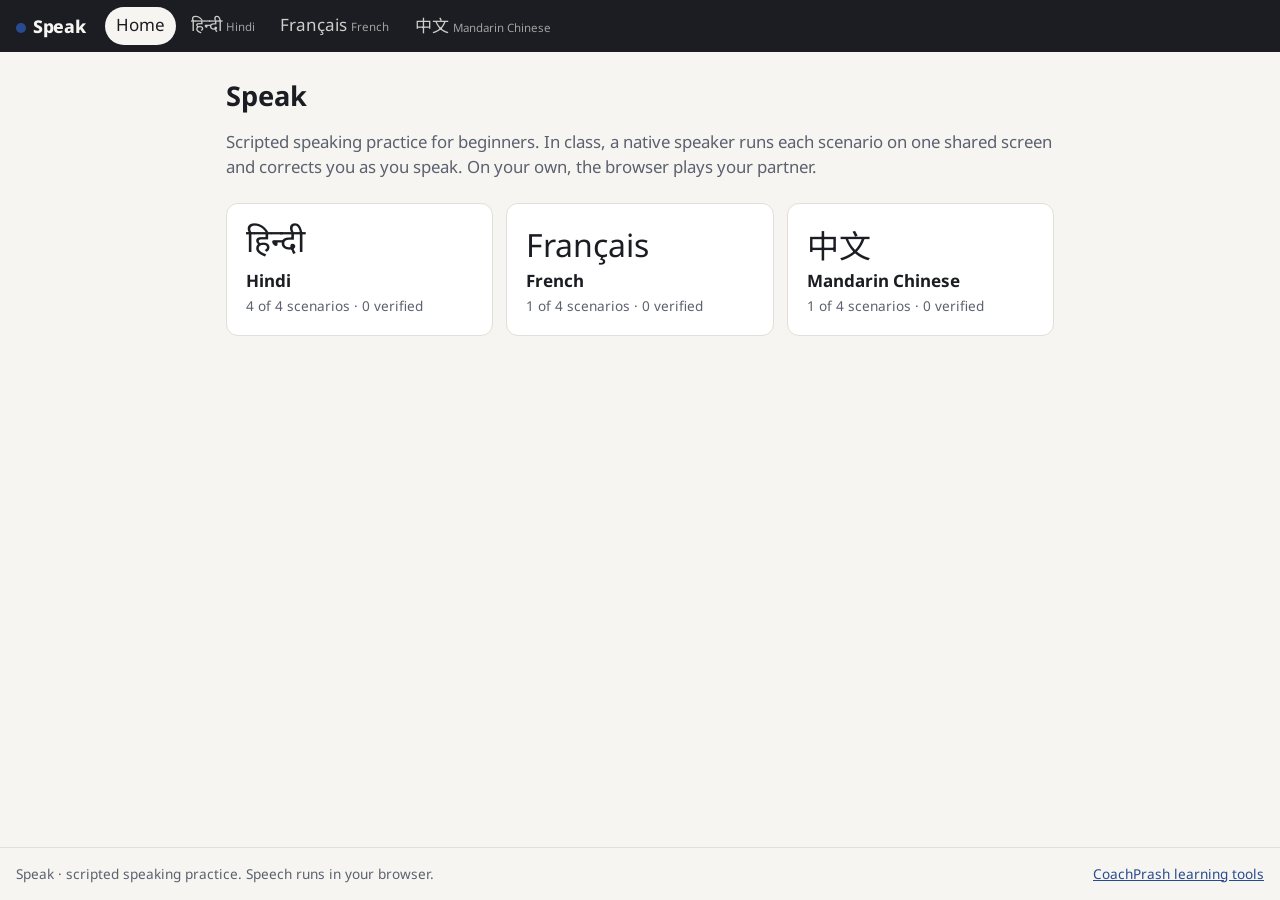
==== speak/index.html @ 8814e86f "Import Speak from iPrash/iprash.github.io @ 555c9fb" ====
<!DOCTYPE html>
<html lang="en">
<head>
<meta charset="utf-8">
<meta name="viewport" content="width=device-width, initial-scale=1">
<title>Speak</title>
<meta name="description" content="Scripted speaking practice for beginners in Hindi, French and Mandarin, run by a native speaker on one shared screen.">
<meta name="robots" content="noindex,nofollow">
<meta name="color-scheme" content="light dark">
<link rel="preconnect" href="https://fonts.googleapis.com">
<link rel="preconnect" href="https://fonts.gstatic.com" crossorigin>
<link href="https://fonts.googleapis.com/css2?family=Noto+Sans:wght@400;600;700&family=Noto+Sans+Devanagari:wght@400;600&family=Noto+Sans+SC:wght@400;600&display=swap" rel="stylesheet">
<link rel="stylesheet" href="assets/style.css">
<link rel="icon" href="data:image/svg+xml,<svg xmlns='http://www.w3.org/2000/svg' viewBox='0 0 100 100'><rect width='100' height='100' rx='22' fill='%23284B8F'/><text y='68' x='50' text-anchor='middle' font-size='52' font-family='sans-serif' font-weight='700' fill='white'>Sp</text></svg>">
</head>
<body>
<header class="sitenav noprint" id="sitenav"><a class="brand" href="#">Speak</a></header>
<main id="app" tabindex="-1">
  <noscript><p>This page needs JavaScript.</p></noscript>
</main>
<footer class="sitefoot noprint">
  <span>Speak · scripted speaking practice. Speech runs in your browser.</span>
  <a href="../">CoachPrash learning tools</a>
</footer>
<script src="assets/content.js"></script>
<script src="assets/speech.js"></script>
<script src="assets/app.js"></script>
</body>
</html>
---- speak/assets/style.css ----
/* Speak. Hand-written. Light and dark, readable from the back of a room, printable. */

:root {
  --bg: #f6f5f1;
  --surface: #ffffff;
  --ink: #1b1d22;
  --muted: #5b616e;
  --line: #e1dfd7;
  --accent: #284b8f;
  --accent-ink: #ffffff;
  --accent-soft: #e6ecf7;
  --a: #284b8f;
  --b: #8a4b12;
  --warn: #8a5a00;
  --warn-soft: #fbf0d9;
  --ok: #1e6b4f;
  --ok-soft: #e3f2ea;
  --changed: #f6d78b;
  --radius: 12px;
  --font: "Noto Sans", system-ui, -apple-system, "Segoe UI", Roboto, Arial, sans-serif;
  --font-hi: "Noto Sans Devanagari", "Nirmala UI", "Kohinoor Devanagari", "Mangal", var(--font);
  --font-zh: "Noto Sans SC", "Microsoft YaHei", "PingFang SC", "Hiragino Sans GB", var(--font);
}
@media (prefers-color-scheme: dark) {
  :root {
    --bg: #14161b;
    --surface: #1d2027;
    --ink: #e8e8eb;
    --muted: #a0a6b2;
    --line: #2f333c;
    --accent: #8fa8ec;
    --accent-ink: #10131a;
    --accent-soft: #232b42;
    --a: #8fa8ec;
    --b: #e0a46a;
    --warn: #f0c060;
    --warn-soft: #352b15;
    --ok: #6fcf9f;
    --ok-soft: #1b3128;
    --changed: #6b5420;
  }
}

* { box-sizing: border-box; }
html { -webkit-text-size-adjust: 100%; }
body {
  margin: 0; min-height: 100vh; display: flex; flex-direction: column;
  background: var(--bg); color: var(--ink); font: 17px/1.5 var(--font);
}
main { flex: 1; outline: none; }
a { color: var(--accent); }
h1 { font-size: 1.7rem; line-height: 1.2; margin: .2rem 0 .6rem; }
h2 { font-size: 1.15rem; margin: 1.6rem 0 .6rem; }
h3 { font-size: .8rem; text-transform: uppercase; letter-spacing: .06em; color: var(--muted); margin: 1rem 0 .4rem; }
[lang="hi"] { font-family: var(--font-hi); }
[lang="zh"] { font-family: var(--font-zh); }

.wrap { max-width: 860px; margin: 0 auto; padding: 1.5rem 16px 2.5rem; }
.lede { color: var(--muted); font-size: 1.05rem; }
.native { color: var(--muted); font-weight: 400; }

.crumbs { font-size: .9rem; color: var(--muted); display: flex; flex-wrap: wrap; gap: .35rem; align-items: center; }
.crumbs a { text-decoration: none; }
.crumbs .sep { opacity: .5; }

.btn {
  font: inherit; font-size: .95rem; display: inline-flex; align-items: center; gap: .35rem;
  padding: .5rem 1rem; border-radius: 999px; cursor: pointer; text-decoration: none;
  border: 1px solid var(--line); background: var(--surface); color: var(--ink);
}
.btn:hover { border-color: var(--accent); }
.btn.primary { background: var(--accent); border-color: var(--accent); color: var(--accent-ink); }
.btn.small { font-size: .82rem; padding: .3rem .75rem; }
.btn[aria-disabled="true"] { opacity: .45; cursor: not-allowed; }
.actions { display: flex; flex-wrap: wrap; gap: .5rem; margin-top: .75rem; }

.badge { display: inline-block; font-size: .78rem; font-weight: 600; padding: .12rem .55rem; border-radius: 999px; vertical-align: middle; }
.badge.draft { background: var(--warn-soft); color: var(--warn); }
.badge.verified { background: var(--ok-soft); color: var(--ok); }

#toast {
  position: fixed; left: 50%; bottom: 1.5rem; transform: translateX(-50%) translateY(150%);
  max-width: min(92vw, 560px); background: var(--ink); color: var(--bg);
  padding: .7rem 1rem; border-radius: 10px; font-size: .95rem; transition: transform .2s; z-index: 20;
}
#toast.show { transform: translateX(-50%) translateY(0); }

/* site navigation, every page */
.sitenav {
  display: flex; align-items: center; gap: .4rem 1.2rem; flex-wrap: wrap;
  padding: .45rem 16px; background: var(--ink); color: var(--bg);
}
.sitenav a { color: inherit; text-decoration: none; }
.sitenav .brand { font-weight: 800; font-size: 1.1rem; letter-spacing: -.01em; }
.sitenav .brand::before { content: ""; display: inline-block; width: .55em; height: .55em; border-radius: 50%; background: var(--accent); margin-right: .4em; }
.navlinks { display: flex; gap: .2rem; overflow-x: auto; scrollbar-width: none; }
.navlinks a { padding: .3rem .7rem; border-radius: 999px; white-space: nowrap; opacity: .82; }
.navlinks a small { font-size: .72rem; opacity: .75; }
.navlinks a:hover { opacity: 1; background: rgba(127,127,127,.25); }
.navlinks a[aria-current] { opacity: 1; background: var(--bg); color: var(--ink); }
.sitenav .about { margin-left: auto; font-size: .85rem; opacity: .82; }
.sitenav .about:hover { opacity: 1; text-decoration: underline; }

/* breadcrumbs with mode links */
.trail { display: flex; flex-wrap: wrap; align-items: center; gap: .3rem 1rem; }
.modes { display: inline-flex; border: 1px solid var(--line); border-radius: 999px; overflow: hidden; font-size: .82rem; }
.modes a { padding: .15rem .7rem; text-decoration: none; color: var(--muted); }
.modes a + a { border-left: 1px solid var(--line); }
.modes a[aria-current] { background: var(--accent); color: var(--accent-ink); }

/* home */
.langs { list-style: none; padding: 0; margin: 1.5rem 0 0; display: grid; gap: .8rem; grid-template-columns: repeat(auto-fill, minmax(220px, 1fr)); }
.langcard {
  display: flex; flex-direction: column; gap: .15rem; padding: 1.2rem; border-radius: var(--radius);
  background: var(--surface); border: 1px solid var(--line); text-decoration: none; color: var(--ink);
}
.langcard:hover { border-color: var(--accent); }
.langcard .native { font-size: 2rem; color: var(--ink); line-height: 1.3; }
.langcard .lname { font-weight: 700; }
.langcard .meta { font-size: .85rem; color: var(--muted); }

/* ladder */
.ladder { list-style: none; padding: 0; margin: 1.5rem 0 0; display: grid; gap: .9rem; }
.stage { display: flex; gap: 1rem; }
.snum {
  flex: none; width: 3rem; height: 3rem; border-radius: 50%; background: var(--accent-soft); color: var(--accent);
  display: flex; flex-direction: column; align-items: center; justify-content: center; font-weight: 700; line-height: 1;
}
.snum small { font-size: .62rem; font-weight: 600; margin-top: .15rem; }
.sbody { flex: 1; min-width: 0; }
.sbody h2 { margin: .45rem 0 .4rem; font-size: 1.05rem; }
.scen { background: var(--surface); border: 1px solid var(--line); border-radius: var(--radius); padding: .9rem 1rem; }
.scen.off { background: transparent; border-style: dashed; color: var(--muted); }
.stitle { font-weight: 700; }
.sgoal { color: var(--muted); font-size: .95rem; }
.smeta { margin-top: .3rem; font-size: .85rem; }

/* profile */
.kv { border-collapse: collapse; width: 100%; }
.kv th, .kv td { text-align: left; vertical-align: top; padding: .5rem .6rem; border-bottom: 1px solid var(--line); }
.kv th { width: 10rem; color: var(--muted); font-weight: 600; }

/* letter chart (profile page) */
.chart { display: grid; grid-template-columns: repeat(auto-fill, minmax(290px, 1fr)); gap: .8rem; margin: .8rem 0 1.2rem; }
.cgroup { background: var(--surface); border: 1px solid var(--line); border-radius: var(--radius); padding: .7rem .8rem .8rem; }
.cgroup.wide { grid-column: 1 / -1; }
.cgroup h3 { margin: 0 0 .5rem; text-transform: none; letter-spacing: 0; font-size: .9rem; color: var(--ink); }
.cgroup h3 span { font-size: 1.05rem; }
.letters { display: grid; grid-template-columns: repeat(auto-fill, minmax(50px, 1fr)); gap: .35rem; }
.cgroup:not(.wide) .letters { grid-template-columns: repeat(5, 1fr); }
.lt { display: flex; flex-direction: column; align-items: center; padding: .35rem .2rem; border-radius: 8px; background: var(--bg); }
.lt .dev { font-size: 1.7rem; line-height: 1.3; }
.lt .r { font-size: .95rem; font-weight: 600; color: var(--accent); }
.cnote { font-size: .82rem; color: var(--muted); margin: .45rem 0 0; }

/* setup */
.setup { display: grid; gap: .5rem; max-width: 520px; margin-top: 1rem; }
.setup textarea, .setup select {
  font: inherit; padding: .6rem .7rem; border: 1px solid var(--line); border-radius: 8px; background: var(--surface); color: var(--ink);
}

/* class mode */
body.classmode .sitefoot { display: none; }
.classhead { position: sticky; top: 0; z-index: 5; background: var(--surface); border-bottom: 1px solid var(--line); padding: .5rem 16px 0; }
.titlebar { display: flex; flex-wrap: wrap; align-items: center; gap: .5rem 1rem; }
.titlebar .crumbs { font-size: .95rem; color: var(--ink); }
.titlebar #names { margin-left: auto; }
.toolbar { display: flex; flex-wrap: wrap; gap: .5rem 1rem; align-items: center; padding: .5rem 0; }
.toggles { display: flex; flex-wrap: wrap; gap: .3rem .9rem; align-items: center; }
label.small { font-size: .85rem; color: var(--muted); display: inline-flex; gap: .3rem; align-items: center; cursor: pointer; }
label.small select { font: inherit; color: var(--ink); background: var(--surface); border: 1px solid var(--line); border-radius: 6px; max-width: 11rem; }

.seg { display: inline-flex; border: 1px solid var(--line); border-radius: 999px; overflow: hidden; }
.seg button {
  font: inherit; font-size: 1.05rem; border: 0; background: transparent; color: var(--ink);
  padding: .25rem .95rem; cursor: pointer; display: inline-flex; flex-direction: column; align-items: center; line-height: 1.15;
}
.seg button small { font-family: var(--font); font-size: .62rem; color: var(--muted); text-transform: uppercase; letter-spacing: .05em; }
.seg button + button { border-left: 1px solid var(--line); }
.seg button[aria-pressed="true"] { background: var(--accent); color: var(--accent-ink); }
.seg button[aria-pressed="true"] small { color: var(--accent-ink); opacity: .85; }
.seg button[aria-disabled="true"] { opacity: .38; text-decoration: line-through; cursor: help; }

.tabs { display: flex; gap: .2rem; overflow-x: auto; scrollbar-width: thin; }
.tab {
  font: inherit; font-size: .85rem; white-space: nowrap; border: 0; background: transparent; color: var(--muted);
  padding: .45rem .7rem; border-bottom: 3px solid transparent; cursor: pointer;
}
.tab[aria-current="step"] { color: var(--ink); border-bottom-color: var(--accent); font-weight: 600; }

section.stepbody { max-width: 1100px; margin: 0 auto; padding: 1.5rem 16px 6rem; }
.counter { color: var(--muted); font-size: .9rem; margin-bottom: .5rem; }
.goal { font-size: clamp(1.6rem, 3.6vw, 2.8rem); font-weight: 700; line-height: 1.25; margin: .5rem 0 1rem; }
.cols { display: grid; grid-template-columns: repeat(auto-fit, minmax(280px, 1fr)); gap: 1rem 2rem; }
.cols ul, .cols ol { padding-left: 1.2rem; }
.notes li { margin-bottom: .3rem; }
.hint, .instruction { color: var(--muted); }

.big { background: var(--surface); border: 1px solid var(--line); border-radius: var(--radius); padding: 1.2rem 1.4rem; margin: .5rem 0 1rem; }
.big .tl { font-size: clamp(1.8rem, 4.5vw, 3.6rem); line-height: 1.35; }
.big .rom { font-size: clamp(1.1rem, 2.4vw, 1.8rem); color: var(--muted); }
.big .en { font-size: clamp(1rem, 2vw, 1.4rem); margin-top: .4rem; }
.big .en-cue { color: var(--ink); font-family: var(--font); }
.form + .form { margin-top: .6rem; padding-top: .6rem; border-top: 1px dashed var(--line); }
.vlabel { display: inline-block; font-size: .72rem; text-transform: uppercase; letter-spacing: .05em; color: var(--b); font-weight: 700; }
.rom { color: var(--muted); }
.en { color: var(--muted); }
.note { font-size: .88rem; color: var(--muted); margin-top: .3rem; padding-left: .6rem; border-left: 3px solid var(--line); }
.changed { box-shadow: 0 0 0 3px var(--changed); border-radius: 8px; }
.changed::before { content: "changed"; display: inline-block; font-size: .7rem; font-weight: 700; text-transform: uppercase; letter-spacing: .05em; background: var(--changed); color: var(--ink); padding: 0 .4rem; border-radius: 4px; margin-bottom: .2rem; }

.dialogue { list-style: none; padding: 0; margin: 0 0 1rem; display: grid; gap: .5rem; }
.line { display: flex; gap: .8rem; align-items: flex-start; padding: .6rem .8rem; border-radius: 10px; border: 1px solid transparent; }
.line .who { flex: none; min-width: 2rem; font-weight: 700; color: var(--a); font-size: .9rem; padding-top: .3rem; }
.line .body { min-width: 0; }
.line .tl { font-size: clamp(1.2rem, 2.6vw, 2rem); line-height: 1.35; }
.line.current { background: var(--surface); border-color: var(--accent); }
.dialogue:not(.small) .line:not(.current) { opacity: .55; }
.dialogue.small .line { padding: .3rem .6rem; }
.dialogue.small .line.current { border-color: var(--accent); }
.dialogue.small .en { font-size: .95rem; }

.pair { display: flex; flex-wrap: wrap; gap: .5rem; margin-bottom: .6rem; }
.role { font-weight: 700; padding: .2rem .7rem; border-radius: 999px; }
.role.a { background: var(--accent-soft); color: var(--a); }
.role.b { background: var(--warn-soft); color: var(--b); }
.speaker { font-size: 1.2rem; font-weight: 600; }
.turn { font-size: 1.3rem; margin: .4rem 0; }
.cueword { background: var(--accent-soft); color: var(--accent); padding: .1rem .6rem; border-radius: 6px; font-weight: 700; }
.phrases { list-style: none; padding: 0; display: grid; gap: .5rem; }
.phrases li { background: var(--surface); border: 1px solid var(--line); border-radius: 10px; padding: .5rem .8rem; }
.phrases .tl { font-size: 1.35rem; }

.pager {
  position: fixed; left: 0; right: 0; bottom: 0; z-index: 5; display: flex; align-items: center; justify-content: space-between; gap: 1rem;
  padding: .6rem 16px; background: var(--surface); border-top: 1px solid var(--line);
}
.pager .where { color: var(--muted); font-size: .9rem; }
.pager .btn { font-size: 1.05rem; padding: .6rem 1.4rem; }

/* script view */
body.scriptmode { background: var(--surface); }
.script-page { max-width: 1100px; margin: 0 auto; padding: 1.2rem 16px 3rem; }
.script-page h1 .lang { font-size: 1rem; color: var(--muted); font-weight: 400; }
.goalline { color: var(--muted); }
.reviewbox { display: flex; flex-wrap: wrap; gap: .5rem 2rem; border: 1px solid var(--line); border-radius: 8px; padding: .6rem .9rem; margin: .5rem 0; }
.blank { display: inline-block; min-width: 14rem; border-bottom: 1px solid var(--ink); }
.blank.short { min-width: 7rem; }
.howto { font-size: .9rem; color: var(--muted); }
.prompt { font-weight: 600; }
.tscroll { overflow-x: auto; -webkit-overflow-scrolling: touch; }
table.script { min-width: 640px; width: 100%; border-collapse: collapse; font-size: .92rem; margin-bottom: .5rem; }
table.script th, table.script td { border: 1px solid var(--line); padding: .45rem .55rem; text-align: left; vertical-align: top; }
table.script th { background: var(--bg); font-size: .8rem; }
table.script th small { color: var(--muted); font-weight: 400; }
table.script .tl { font-size: 1.15rem; }
table.script .ck { width: 2.4rem; text-align: center; }
table.script .fix { width: 22%; }
.box { display: inline-block; width: 1rem; height: 1rem; border: 1.5px solid var(--ink); border-radius: 3px; }
.slot { color: var(--accent); font-family: var(--font); font-size: .85em; }
.acc { font-size: .82rem; color: var(--muted); margin-top: .25rem; }

.sitefoot { display: flex; justify-content: space-between; flex-wrap: wrap; gap: 1rem; padding: 1rem 16px; color: var(--muted); font-size: .85rem; border-top: 1px solid var(--line); }

:focus-visible { outline: 2px solid var(--accent); outline-offset: 2px; }

@media (max-width: 560px) {
  .navlinks a small { display: none; }
  .sitenav .about { margin-left: 0; }
  body { font-size: 16px; }
  .pager .where { display: none; }
  .stage { gap: .6rem; }
}

@media print {
  :root { --bg: #fff; --surface: #fff; --ink: #000; --muted: #333; --line: #999; --accent: #000; }
  body { font-size: 11pt; background: #fff; }
  .noprint, .sitefoot, #toast { display: none !important; }
  .script-page { max-width: none; padding: 0; }
  table.script { page-break-inside: auto; min-width: 0; }
  .tscroll { overflow: visible; }
  table.script tr { page-break-inside: avoid; }
  h2 { page-break-after: avoid; }
  @page { margin: 14mm; }
}
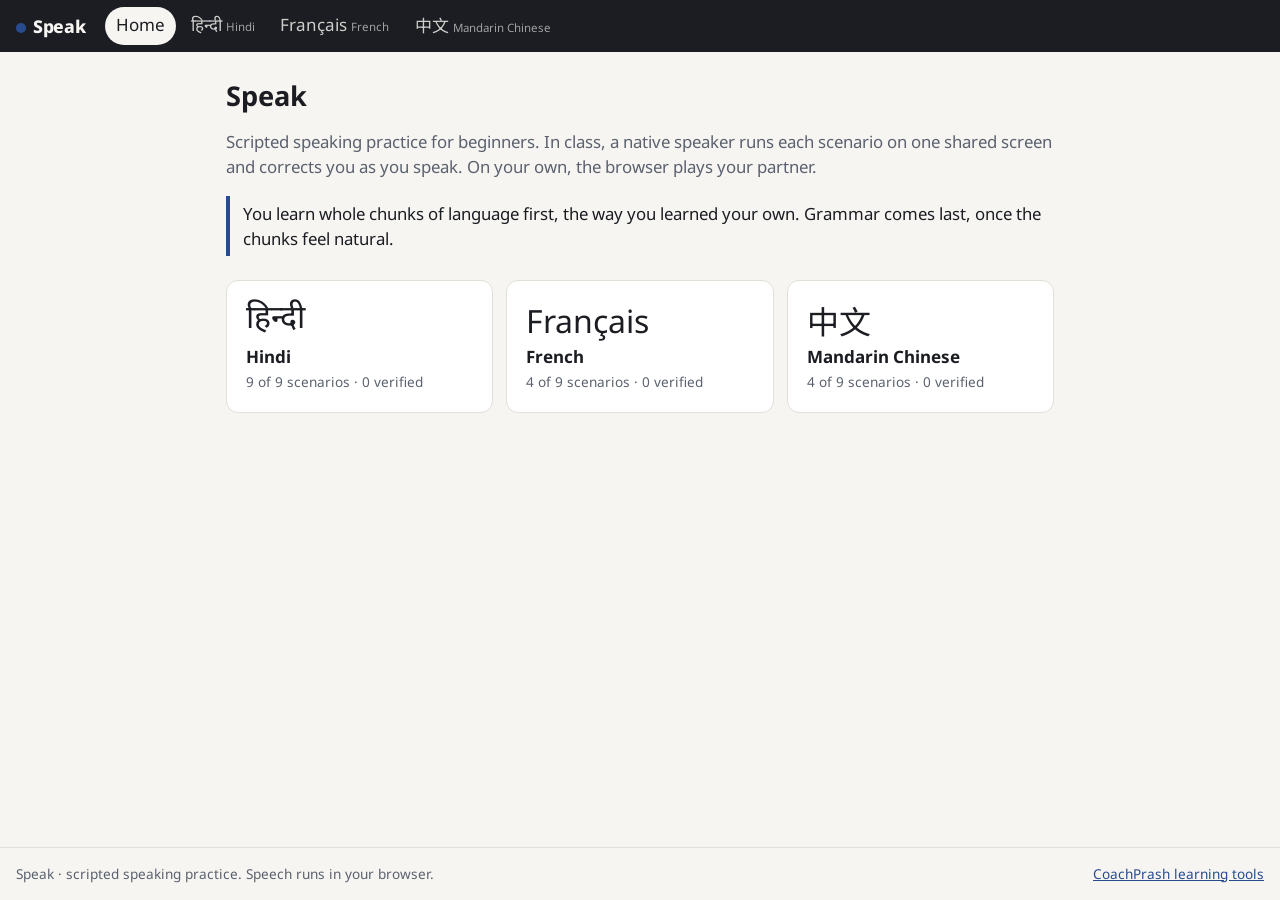
==== commit 6cc67ed9: "M4 parts 1-3: stages 5-9 blueprints, Hindi stages 5-9, Review flashcards" ====
--- a/speak/index.html
+++ b/speak/index.html
@@ -25,5 +25,7 @@
 <script src="assets/content.js"></script>
 <script src="assets/speech.js"></script>
 <script src="assets/app.js"></script>
+<script src="assets/solo.js"></script>
+<script src="assets/review.js"></script>
 </body>
 </html>
--- a/speak/assets/style.css
+++ b/speak/assets/style.css
@@ -236,7 +236,87 @@
   padding: .6rem 16px; background: var(--surface); border-top: 1px solid var(--line);
 }
 .pager .where { color: var(--muted); font-size: .9rem; }
-.pager .btn { font-size: 1.05rem; padding: .6rem 1.4rem; }
+.pager .plays { display: flex; gap: .5rem; margin-left: auto; }
+.pager .plays + .btn { margin-left: 0; }
+.solobar {
+  position: fixed; left: 0; right: 0; bottom: 0; z-index: 5; display: flex; justify-content: flex-end; gap: .5rem;
+  padding: .6rem 16px; background: var(--surface); border-top: 1px solid var(--line);
+}
+.pager .btn { font-size: 1.05rem; padding: .6rem 1.4rem; white-space: nowrap; }
+
+/* chunks (spec §3.9) */
+.method { font-size: 1.05rem; border-left: 4px solid var(--accent); padding: .3rem 0 .3rem .8rem; margin: 0 0 1rem; }
+.kind { display: inline-block; font-size: .72rem; font-weight: 700; text-transform: uppercase; letter-spacing: .05em; color: var(--accent); background: var(--accent-soft); border-radius: 999px; padding: .1rem .55rem; margin-bottom: .3rem; }
+.also { display: inline-block; font-size: .78rem; font-weight: 700; color: var(--warn); background: var(--warn-soft); border-radius: 999px; padding: .1rem .6rem; margin-bottom: .4rem; }
+.context { border-left: 3px solid var(--line); padding: .2rem 0 .2rem .8rem; margin: .4rem 0 .8rem; }
+.context .tl { font-size: clamp(1.2rem, 2.6vw, 1.8rem); line-height: 1.5; }
+.ctx-label { font-size: .78rem; color: var(--muted); text-transform: uppercase; letter-spacing: .05em; }
+mark.chunk { background: transparent; color: inherit; text-decoration: underline 3px var(--accent); text-underline-offset: .25em; font-weight: 600; }
+.big.echo .tl { font-size: clamp(2.2rem, 6vw, 4.4rem); }
+.buildup { display: flex; flex-wrap: wrap; gap: .4rem; align-items: center; margin: .4rem 0; }
+.buildup .ctx-label { width: 100%; }
+.piece { font-size: 1.05rem; }
+.notice li { display: block; }
+.literal { margin-top: .2rem; }
+
+/* an example above a learner's own blank (spec §3.8) */
+ruby.ex { ruby-position: over; }
+ruby.ex rt { font-size: max(.38em, 11px); color: var(--muted); font-weight: 400; letter-spacing: 0; }
+.rom ruby.ex rt { font-size: max(.6em, 11px); }
+
+/* gender (spec §3.10) */
+.genders { display: grid; gap: .35rem; }
+.genders .glabel { font-size: .9rem; color: var(--muted); }
+.genders label.grow { justify-content: space-between; max-width: 320px; }
+.seg.gender button { font-size: .9rem; padding: .4rem .9rem; }
+.roles + .method { margin-top: 1rem; }
+
+/* solo mode (spec §4.3), sized for a phone first */
+body.solomode .sitefoot { display: none; }
+.solohead { background: var(--surface); border-bottom: 1px solid var(--line); padding: .5rem 16px 0; }
+.solo { padding-bottom: 4rem; }
+.notice { font-size: .9rem; background: var(--accent-soft); border-radius: 8px; padding: .55rem .8rem; }
+.notice.warn { background: var(--warn-soft); color: var(--warn); }
+.roles { display: grid; gap: .5rem; max-width: 520px; }
+.rolebtn { justify-content: flex-start; text-align: left; border-radius: 10px; padding: .75rem 1rem; }
+.card { border-radius: var(--radius); padding: .9rem 1rem 1rem; margin: .8rem 0; border: 1px solid var(--line); background: var(--surface); }
+.card.me { border-color: var(--accent); }
+.card .who { font-weight: 700; font-size: .9rem; color: var(--b); }
+.card.me .who { color: var(--a); }
+.card .big { margin: .4rem 0 .6rem; padding: .9rem 1rem; }
+.card .big .tl { font-size: clamp(1.5rem, 6vw, 2.4rem); }
+.cue { font-size: clamp(1.25rem, 4.5vw, 1.7rem); font-weight: 600; margin: .3rem 0 .6rem; }
+.answer { display: flex; flex-wrap: wrap; gap: .5rem; align-items: center; margin: .6rem 0; }
+.answer .mic { font-size: 1.05rem; padding: .65rem 1.3rem; }
+.answer .mic.on { background: var(--b); border-color: var(--b); }
+.typed { display: flex; gap: .4rem; flex: 1 1 260px; min-width: 0; }
+.typed input { flex: 1; min-width: 0; font: inherit; padding: .5rem .7rem; border: 1px solid var(--line); border-radius: 999px; background: var(--bg); color: var(--ink); }
+.verdict { font-size: 1.15rem; margin: .3rem 0; }
+.v-good { color: var(--ok); }
+.v-nearly { color: var(--warn); }
+.v-notquite { color: #b3261e; }
+.marked { font-size: clamp(1.3rem, 5vw, 1.9rem); line-height: 1.5; }
+.marked.rom { font-size: 1.15rem; }
+.marked .m-near { text-decoration: underline wavy var(--warn); text-underline-offset: .25em; }
+.marked .m-miss { background: var(--warn-soft); color: var(--warn); border-radius: 4px; text-decoration: line-through; }
+.heard { font-size: .9rem; color: var(--muted); margin-top: .2rem; }
+.history { margin-top: .5rem; }
+.history .line { opacity: .8; }
+.history .line.me .who { color: var(--a); }
+.history .line.them .who { color: var(--b); }
+.history .line .tl { font-size: 1.15rem; }
+.goal.small { font-size: clamp(1.25rem, 4.5vw, 1.8rem); }
+.coverage { margin: .6rem 0; }
+.heardlist { margin: .4rem 0; }
+.checklist li { display: flex; gap: .6rem; align-items: flex-start; }
+.checklist .mark { flex: none; width: 1.4rem; height: 1.4rem; border-radius: 50%; border: 1.5px solid var(--line); text-align: center; line-height: 1.3rem; font-weight: 700; }
+.checklist li.tick { border-color: var(--ok); }
+.checklist li.tick .mark { background: var(--ok); border-color: var(--ok); color: var(--surface); }
+.checklist li.flag .mark { border-color: var(--warn); color: var(--warn); }
+.checklist li.unused { opacity: .6; }
+.flagmsg { font-size: .85rem; color: var(--warn); }
+.summary li { margin: .3rem 0; font-size: 1.1rem; }
+@media (prefers-color-scheme: dark) { .v-notquite { color: #f2b8b5; } }
 
 /* script view */
 body.scriptmode { background: var(--surface); }
@@ -269,6 +349,9 @@
   .sitenav .about { margin-left: 0; }
   body { font-size: 16px; }
   .pager .where { display: none; }
+  .pager .plays .lbl { display: none; }
+  .pager { gap: .5rem; }
+  .pager .btn { padding: .55rem .95rem; font-size: 1rem; }
   .stage { gap: .6rem; }
 }
 
@@ -283,3 +366,10 @@
   h2 { page-break-after: avoid; }
   @page { margin: 14mm; }
 }
+
+/* ---------- review (spec §4.7) ---------- */
+.review-controls { display: flex; flex-wrap: wrap; align-items: center; gap: .6rem 1rem; margin: .2rem 0 .8rem; }
+.review-card .rv-front .cue { font-size: clamp(1.5rem, 5vw, 2.4rem); margin: .4rem 0; }
+.rv-source { color: var(--muted); font-size: .85rem; }
+.rv-back { border-top: 1px solid var(--line); margin-top: .8rem; padding-top: .8rem; }
+.review-link { margin-top: 1.2rem; }
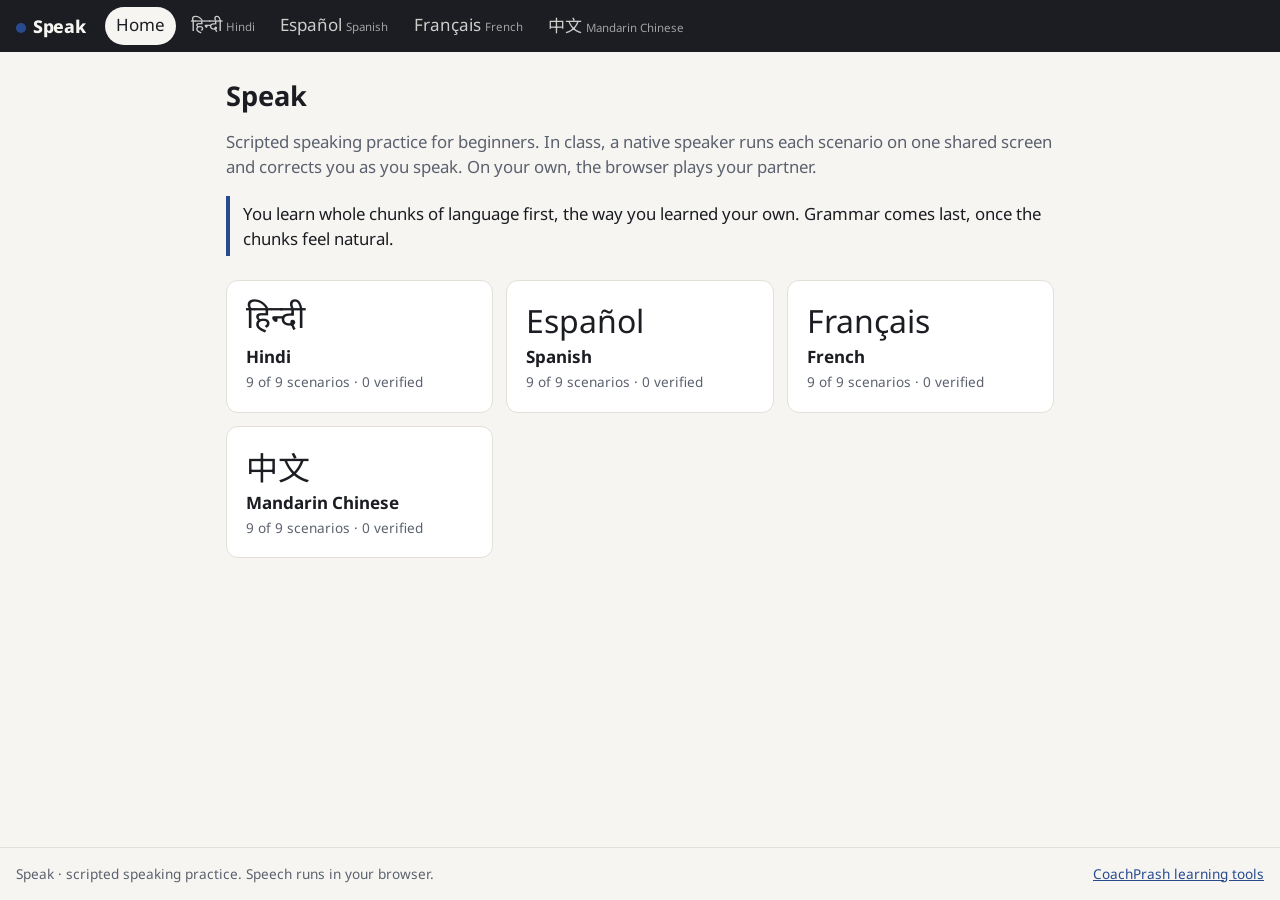
==== commit d6c2655f: "Spanish (Colombian): profile and stages 1-9, between Hindi and French" ====
--- a/speak/index.html
+++ b/speak/index.html
@@ -4,7 +4,7 @@
 <meta charset="utf-8">
 <meta name="viewport" content="width=device-width, initial-scale=1">
 <title>Speak</title>
-<meta name="description" content="Scripted speaking practice for beginners in Hindi, French and Mandarin, run by a native speaker on one shared screen.">
+<meta name="description" content="Scripted speaking practice for beginners in Hindi, Spanish, French and Mandarin, run by a native speaker on one shared screen.">
 <meta name="robots" content="noindex,nofollow">
 <meta name="color-scheme" content="light dark">
 <link rel="preconnect" href="https://fonts.googleapis.com">
--- a/speak/assets/style.css
+++ b/speak/assets/style.css
@@ -373,3 +373,8 @@
 .rv-source { color: var(--muted); font-size: .85rem; }
 .rv-back { border-top: 1px solid var(--line); margin-top: .8rem; padding-top: .8rem; }
 .review-link { margin-top: 1.2rem; }
+.gm { font-size: .55em; font-weight: 600; margin-left: .1em; vertical-align: super; }
+/* man's and woman's forms (choice "mf"): colour plus the (m)/(f) text, so colour is never the only cue */
+.g-m { color: #1d5fbf; }
+.g-f { color: #d0506a; }
+@media (prefers-color-scheme: dark) { .g-m { color: #7fb0ff; } .g-f { color: #ff8fa3; } }
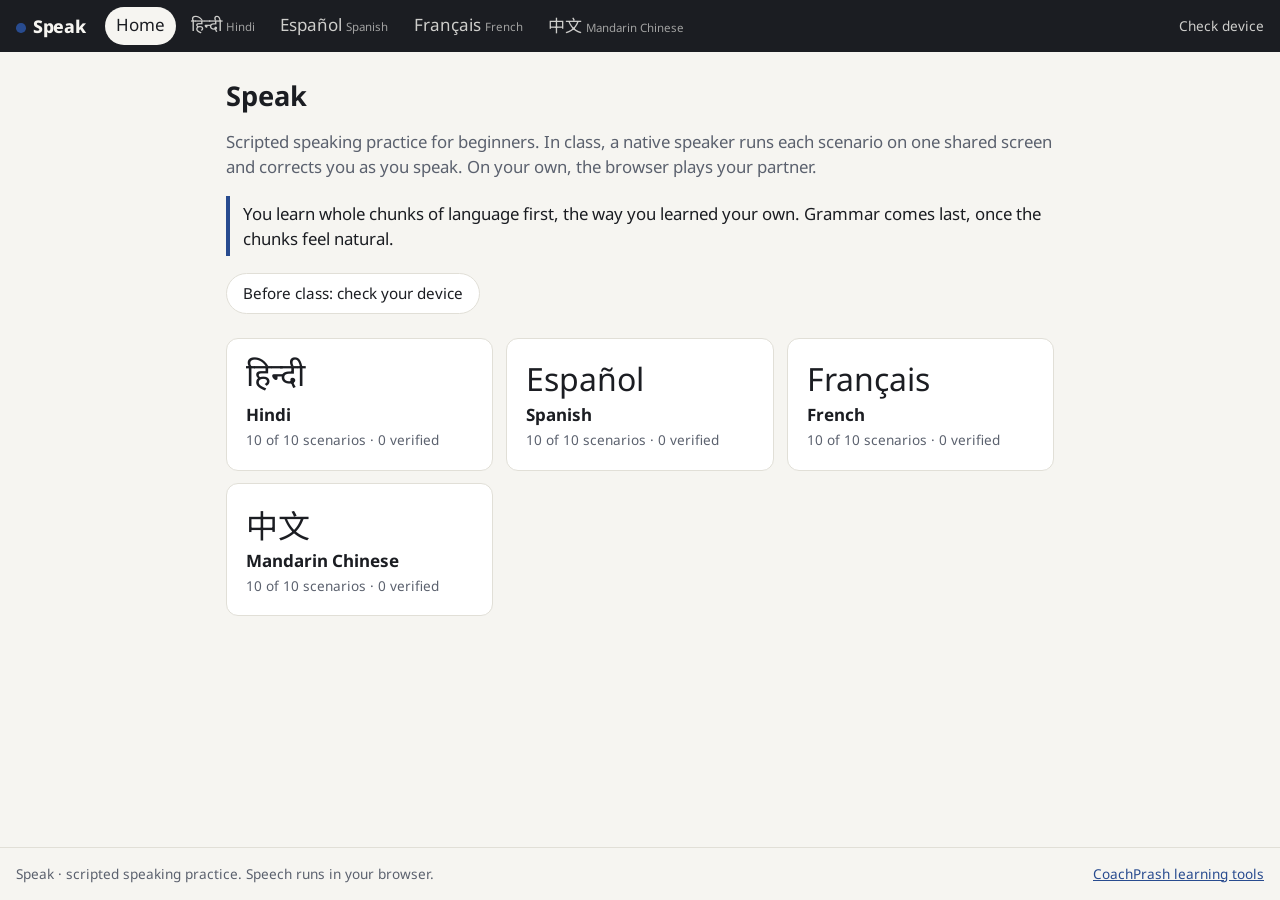
==== commit 0f5ed849: "M4.5: review pack, device check, new stage 2 repair in all languages" ====
--- a/speak/index.html
+++ b/speak/index.html
@@ -27,5 +27,6 @@
 <script src="assets/app.js"></script>
 <script src="assets/solo.js"></script>
 <script src="assets/review.js"></script>
+<script src="assets/check.js"></script>
 </body>
 </html>
--- a/speak/assets/style.css
+++ b/speak/assets/style.css
@@ -98,7 +98,8 @@
 .navlinks a small { font-size: .72rem; opacity: .75; }
 .navlinks a:hover { opacity: 1; background: rgba(127,127,127,.25); }
 .navlinks a[aria-current] { opacity: 1; background: var(--bg); color: var(--ink); }
-.sitenav .about { margin-left: auto; font-size: .85rem; opacity: .82; }
+.sitenav .navright { margin-left: auto; display: flex; gap: 1rem; }
+.sitenav .about { font-size: .85rem; opacity: .82; }
 .sitenav .about:hover { opacity: 1; text-decoration: underline; }
 
 /* breadcrumbs with mode links */
@@ -346,7 +347,7 @@
 
 @media (max-width: 560px) {
   .navlinks a small { display: none; }
-  .sitenav .about { margin-left: 0; }
+  .sitenav .navright { margin-left: 0; }
   body { font-size: 16px; }
   .pager .where { display: none; }
   .pager .plays .lbl { display: none; }
@@ -364,6 +365,8 @@
   .tscroll { overflow: visible; }
   table.script tr { page-break-inside: avoid; }
   h2 { page-break-after: avoid; }
+  .pack-scen { break-before: page; }
+  .guide { break-inside: avoid; }
   @page { margin: 14mm; }
 }
 
@@ -378,3 +381,16 @@
 .g-m { color: #1d5fbf; }
 .g-f { color: #d0506a; }
 @media (prefers-color-scheme: dark) { .g-m { color: #7fb0ff; } .g-f { color: #ff8fa3; } }
+
+/* ---------- review pack (spec §4.4) ---------- */
+.stagetag { display: inline-block; font-size: .55em; vertical-align: middle; color: var(--muted); border: 1px solid var(--line); border-radius: 999px; padding: .05rem .6rem; margin-right: .3rem; }
+.guide { border: 1px solid var(--line); border-radius: 10px; padding: .6rem 1rem; margin: 1rem 0 1.5rem; background: var(--surface); }
+.guide ol { padding-left: 1.2rem; }
+.pack-scen { margin-top: 2.5rem; border-top: 2px solid var(--line); padding-top: 1rem; }
+
+/* ---------- check your device (spec §4.8) ---------- */
+.checkcard { margin: 0 0 1rem; padding: .8rem 1rem; border: 1px solid var(--line); border-radius: 12px; background: var(--surface); }
+.checkcard h2 { margin: 0 0 .3rem; }
+.voices { margin: .2rem 0 .6rem; padding-left: 1.2rem; font-size: .9rem; }
+.checkcard .heard { margin-top: .5rem; }
+.checkcard .heard.warn, .summary .warn { color: var(--warn); }
